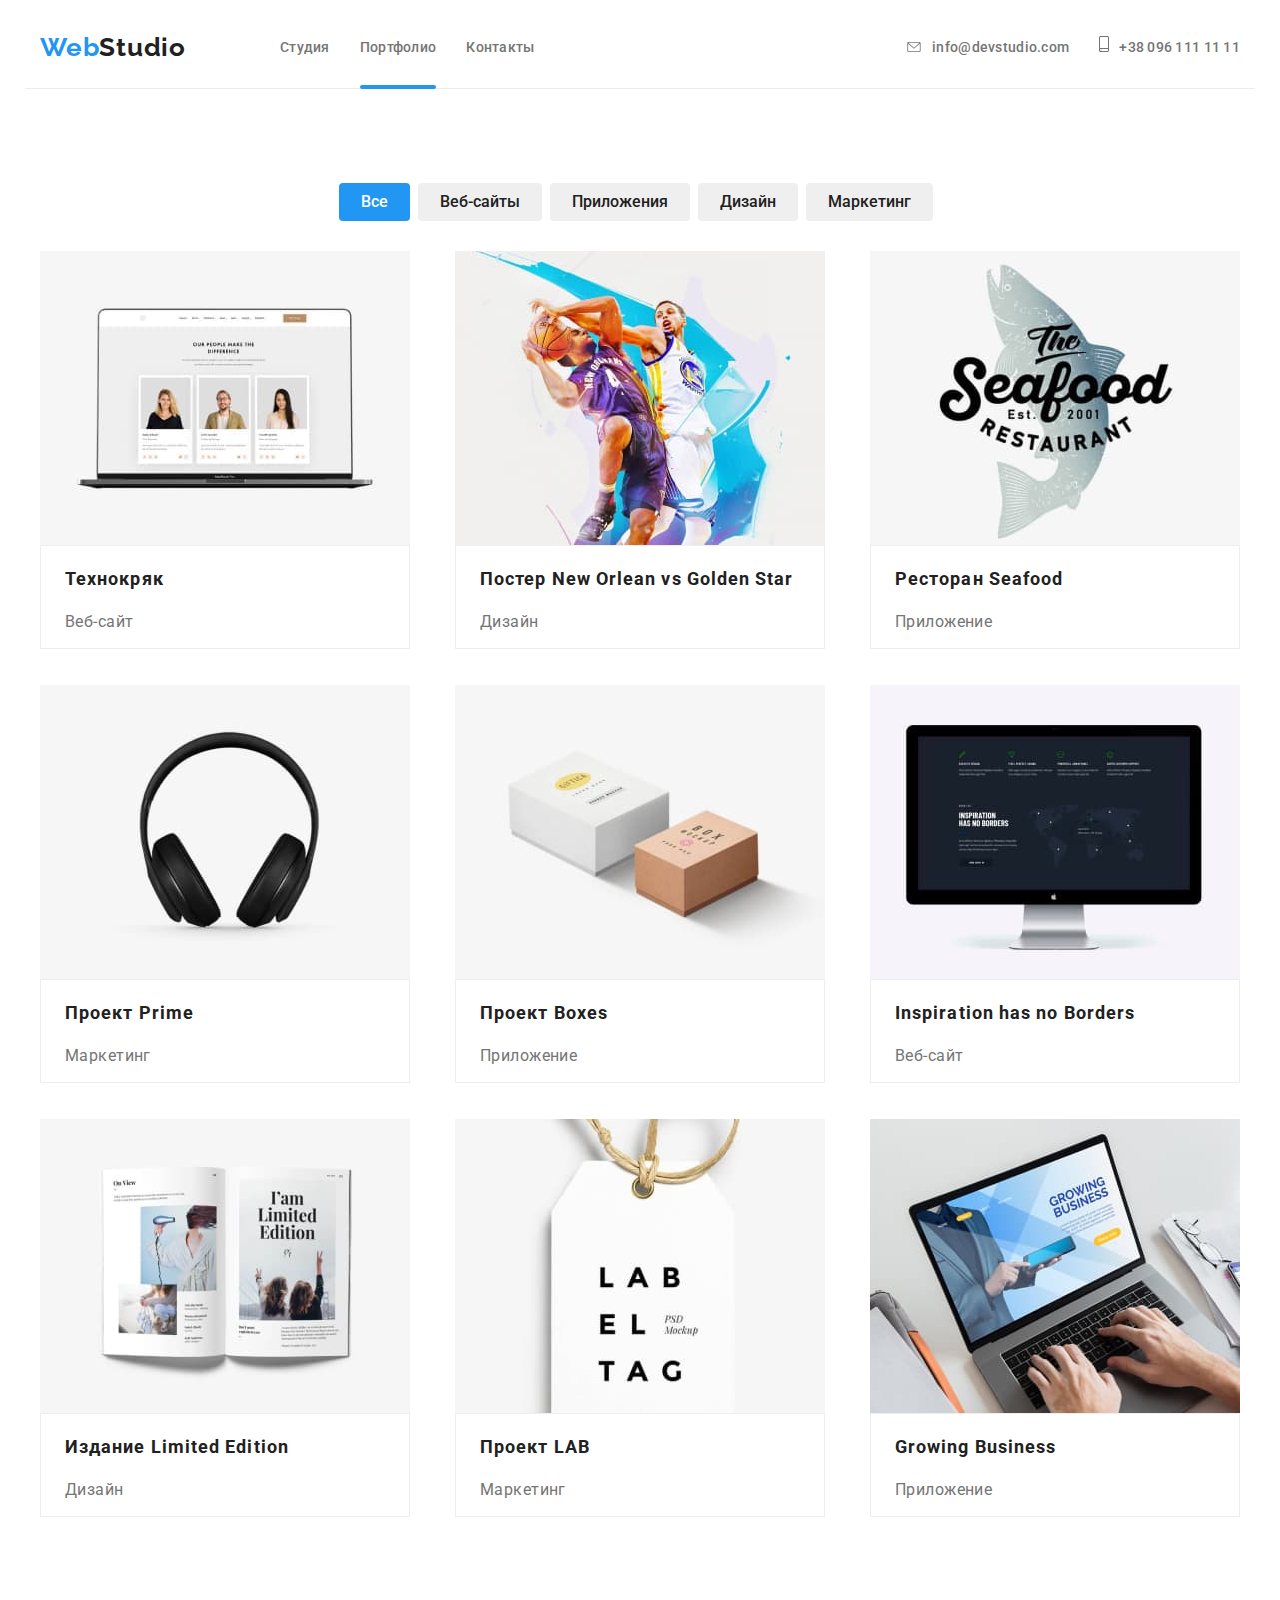
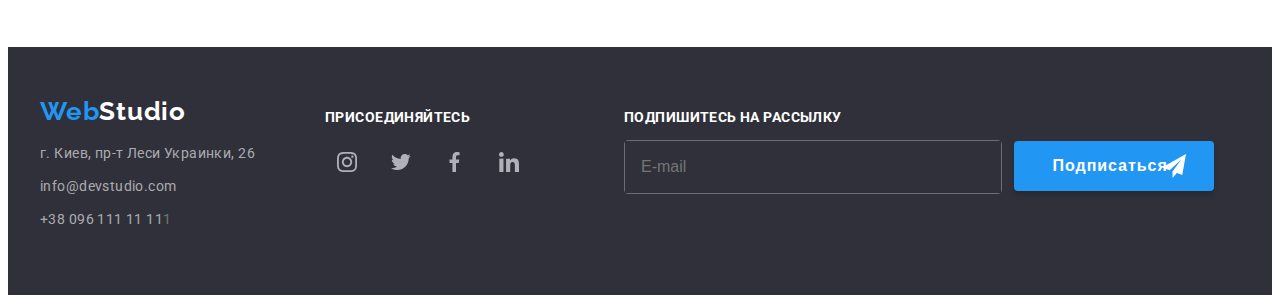
==== portfolio.html @ 4fcf1cd4 "8 дз в процесе" ====
<!DOCTYPE html>
<html lang="ru">
<head>
    <meta charset="UTF-8">
    <meta http-equiv="X-UA-Compatible" content="IE=edge">
    <meta name="viewport" content="width=device-width, initial-scale=1.0">
    <title>Портфолио</title>
    <link href="https://fonts.googleapis.com/css2?family=Raleway:wght@700&family=Roboto:wght@400;500;700&display=swap"
        rel="stylesheet">
        <link rel="stylesheet" href="https://cdnjs.cloudflare.com/ajax/libs/modern-normalize/1.1.0/modern-normalize.min.css"
            integrity="sha512-wpPYUAdjBVSE4KJnH1VR1HeZfpl1ub8YT/NKx4PuQ5NmX2tKuGu6U/JRp5y+Y8XG2tV+wKQpNHVUX03MfMFn9Q=="
            crossorigin="anonymous" referrerpolicy="no-referrer" />
    <link rel="stylesheet" href="./css/main.min.css">
</head>
<body> 
    <!--Head-->
    <header class="header">
        <div class="conteiner-main-nav">
            <nav class="navigation">
    
                <a class="logo logo--invers link" href="./index.html"><span class="accent">Web</span>Studio</a>
    
                <ul class="menu list">
    
                    <li class="menu__item"><a class="menu__link link active " href="./index.html">Студия</a></li>
    
    
                    <li class="menu__item"><a class="menu__link link active current" href="./portfolio.html">Портфолио</a></li>
    
    
                    <li class="menu__item"><a class="menu__link link" href="./index.html">Контакты</a></li>
    
    
                </ul>
            </nav>
            <ul class="menu list ">
    
                <li class="menu__item">
                    <a class="menu__link link" href="mailto:info@devstudio.com"><svg width="16" height="10"
                            class="icon-envelope">
                            <use href="./images/icons.svg#icon-envelope"></use>
                        </svg>info@devstudio.com</a>
                </li>
    
                <li class="menu__item">
                    <a class="menu__link link" href="tel:+380961111111"><svg width="10" height="16" class="icon-smartphone">
                            <use href="./images/icons.svg#icon-smartphone"></use>
                        </svg>+38 096 111 11 11</a>
                </li>
    
            </ul>
        </div>
    </header>
    <main class="conteiner"> 
    <section class="portfolio">
        <h1 class="visually-hidden">Портфолио</h1>
      
        <ul class="portfolio-buttons-list list">
            <li><button class="portfolio-button current" type="button">Все</button></li>
            <li><button class="portfolio-button" type="button">Веб-сайты</button></li>
            <li><button class="portfolio-button" type="button">Приложения</button></li>
            <li><button class="portfolio-button" type="button">Дизайн</button></li>
            <li><button class="portfolio-button" type="button">Маркетинг</button></li>
        </ul>
        
        <ul class="flex-list list">
            <li class="flex-item">
                <div class="flex-top-wrap">
                <img src="./images/portfolio/img.jpg" alt="Лап Топ" width="370" style="display: block;"/>
                <p class="flex-top-text">Ресурс предлагает комплексные предложения с разным уровнем функционала и сервисов. Все это позволит посетителю получить
                исчерпывающие сведения о компании или частном лице.</p>
                </div>
            <div class="flex-frame">
            <h2 class="flex-sub">Технокряк</h2>
            <p class="flex-desc">Веб-сайт</p></a></li>
            </div>

            <li class="flex-item">
                <div class="flex-top-wrap">
                <img src="./images/portfolio/img-2.jpg" alt="Постер Баскетбол" width="370" style="display: block;"/>
        <p class="flex-top-text">Ресурс предлагает комплексные предложения с разным уровнем функционала и сервисов. Все это
            позволит посетителю получить
            исчерпывающие сведения о компании или частном лице.</p>
        </div>
                <div class="flex-frame">
            <h2 class="flex-sub">Постер New Orlean vs Golden Star</h2>
            <p class="flex-desc">Дизайн</p></a></li>
            </div>

            <li class="flex-item">
                <div class="flex-top-wrap">
                    <img src="./images/portfolio/img-3.jpg" alt="Логотип ресторана" width="370" style="display: block;"/>
            <p class="flex-top-text">Ресурс предлагает комплексные предложения с разным уровнем функционала и сервисов. Все это
                позволит посетителю получить
                исчерпывающие сведения о компании или частном лице.</p>
            </div>
            
                <div class="flex-frame">
            <h2 class="flex-sub">Ресторан Seafood</h2>
            <p class="flex-desc">Приложение</p></a></li>
            </div>

            <li class="flex-item">
                <div class="flex-top-wrap">
                <img src="./images/portfolio/img-4.jpg" alt="Наушники" width="370" style="display: block;"/>
            <p class="flex-top-text">Ресурс предлагает комплексные предложения с разным уровнем функционала и сервисов. Все это
                позволит посетителю получить
                исчерпывающие сведения о компании или частном лице.</p>
            </div>
                <div class="flex-frame">
            <h2 class="flex-sub">Проект Prime</h2>
            <p class="flex-desc">Маркетинг</p></a></li>
            </div>

            <li class="flex-item">
                <div class="flex-top-wrap">
                <img src="./images/portfolio/img-5.jpg" alt="Коробочки" width="370" style="display: block;"/>
                <p class="flex-top-text">Ресурс предлагает комплексные предложения с разным уровнем функционала и сервисов. Все это
                    позволит посетителю получить
                    исчерпывающие сведения о компании или частном лице.</p>
                </div>
                
                <div class="flex-frame">
            <h2 class="flex-sub">Проект Boxes</h2>
            <p class="flex-desc">Приложение</p></a></li>
            </div>

            <li class="flex-item">
                <div class="flex-top-wrap">
                <img src="./images/portfolio/img-6.jpg" alt="Монитор" width="370" style="display: block;"/>
                <p class="flex-top-text">Ресурс предлагает комплексные предложения с разным уровнем функционала и сервисов. Все это
                    позволит посетителю получить
                    исчерпывающие сведения о компании или частном лице.</p>
                </div>
                
                <div class="flex-frame">
            <h2 class="flex-sub">Inspiration has no Borders</h2>
            <p class="flex-desc">Веб-сайт</p></a></li>
            </div>

            <li class="flex-item">
                <div class="flex-top-wrap">
                <img src="./images/portfolio/img-7.jpg" alt="Книга" width="370" style="display: block;"/>
                <p class="flex-top-text">Ресурс предлагает комплексные предложения с разным уровнем функционала и сервисов. Все это
                    позволит посетителю получить
                    исчерпывающие сведения о компании или частном лице.</p>
                </div>
                
                <div class="flex-frame">
            <h2 class="flex-sub">Издание Limited Edition</h2>
            <p class="flex-desc">Дизайн</p></a></li>
            </div>

            <li class="flex-item">
                <div class="flex-top-wrap">
                <img src="./images/portfolio/img-8.jpg" alt="Бирка" width="370" style="display: block;"/>
                <p class="flex-top-text">Ресурс предлагает комплексные предложения с разным уровнем функционала и сервисов. Все это
                    позволит посетителю получить
                    исчерпывающие сведения о компании или частном лице.</p>
                </div>
                <div class="flex-frame">
            <h2 class="flex-sub">Проект LAB</h2>
            <p class="flex-desc">Маркетинг</p></a></li>
            </div>

            <li class="flex-item">
                <div class="flex-top-wrap">
                <img src="./images/portfolio/img-9.jpg" alt="Призентация" width="370" style="display: block;"/>
                <p class="flex-top-text">Ресурс предлагает комплексные предложения с разным уровнем функционала и сервисов. Все это
                    позволит посетителю получить
                    исчерпывающие сведения о компании или частном лице.</p>
                </div>
                <div class="flex-frame">
            <h2 class="flex-sub">Growing Business</h2>
            <p class="flex-desc">Приложение</p></a></li>
            </div>
        </ul>
        
    </section>
    </main>
    <footer class="footer">
        <div class="conteiner-footer">
            <div class="conteiner-logo-address">
                <a class="logo logo--invers link" href="./index.html"><span class="accent">Web</span>Studio</a>
    
                <address class="address">
                    <ul class="address__list list">
                        <li class="address__item"><a class="address__link link" href="./index.html">г. Киев, пр-т Леси
                                Украинки, 26</a></li>
                        <li class="address__item"><a class="address__link link"
                                href="mailto:info@devstudio.com">info@devstudio.com</a></li>
                        <li class="address__item"><a class="address__link link" href="tel:+380961111111">+38 096 111 11
                                11</a>1</li>
                    </ul>
            </div>
            <div class="join">
    
                <h3 class="join__comein">присоединяйтесь</h3>
    
                <ul class="media">
                    <li class="media__item"><a class="media__link" href=""><svg width="20" height="20"
                                class="icon-instagram">
                                <use href="./images/icons.svg#icon-instagram"></use>
                            </svg>
                        </a></li>
                    <li class="media__item"><a class="media__link" href=""><svg width="20" height="20" class="icon-twitter">
                                <use href="./images/icons.svg#icon-twitter"></use>
                            </svg>
                        </a></li>
                    <li class="media__item"><a class="media__link" href=""><svg width="20" height="20"
                                class="icon-facebook">
                                <use href="./images/icons.svg#icon-facebook"></use>
                            </svg>
                        </a></li>
                    <li class="media__item"><a class="media__link" href=""><svg width="20" height="20"
                                class="icon-linkedin">
                                <use href="./images/icons.svg#icon-linkedin"></use>
                            </svg>
                        </a></li>
                </ul>
            </div>
    
            <div>
            
                <div class="email">
                    <h3 class="email__come">Подпишитесь на рассылку</h3>
                    <div class="box">
                        <input type="text" name="" class="box__email" placeholder="E-mail">
            
                    </div>
            
                </div>
            
            
            </div>
            <div>
                <button class="email__btn" type="button">
                    <h3 class="follow">Подписаться</h3><svg width="24" heigh="24" class="icon-icon-send">
                        <use href="./images/ico/fly.svg#icon-icon-send"></use>
                    </svg>
                </button>
            </div>

            </address>
        </div>
    </footer>

</body>
</html>
---- css/main.min.css ----
:root{--primary-text-color: #757575;--secondary-text-color: #212121;--primary-white-color: #ffffff;--accent-color: #2196f3}body{font-family:Roboto, sans-serif;font-size:14px;color:var(--primary-text-color);letter-spacing:0.03em;line-height:1.71;background-color:var(--primary-white-color)}.section{padding-top:94px;padding-bottom:94px}.link{text-decoration:none}.list{list-style:none;padding:0}.list-link{list-style:none;padding:0 32px;margin-bottom:30px;display:flex}.conteiner{width:1200px;padding-left:15px;padding-right:15px;margin:0 auto}.conteiner-main-nav{display:flex;width:1200px;padding-left:15px;padding-right:15px;padding-top:24px;padding-bottom:25px;border-bottom:1px solid #ECECEC;margin:0 auto;justify-content:space-between}.conteiner-footer{display:flex;width:1200px;padding-left:15px;padding-right:15px;margin:0 auto}.header{position:relative}.accent{color:var(--accent-color)}.menu{display:flex;margin:0px;padding-left:94px;align-items:center}.menu__item{margin-right:30px}.menu__link{position:relative;margin-bottom:100px;color:var(--primary-text-color)}.menu .menu__item:last-child{margin-right:0px}.navigation{display:flex}.active::after{content:"";display:block;position:absolute;margin-right:50px;width:100%;height:4px;left:0;bottom:0;top:46px;background:#2196F3;border-radius:2px;opacity:0;transition:opacity 250ms cubic-bezier(0.4, 0, 0.2, 1)}.menu__link:hover,.current::after{opacity:1}.menu__link::after{background-image:url(../images/fjdsl/hover.svg)}address{font-style:normal}.menu__link:hover,.menu__link:focus,.menu__link:hover,.menu__link:focus,.current{color:var(--accent-color)}.menu__link:active{color:var(--accent-color)}.menu__link{font-weight:500;line-height:1.14;letter-spacing:0.02em;color:#757575}.icon-envelope,.icon-smartphone{margin-right:10px;fill:currentColor}.logo--invers{font-family:'Raleway';font-weight:700;font-size:26px;line-height:1.19;letter-spacing:0.03em;color:var(--secondary-text-color)}.visually-hidden{position:absolute;width:1px;height:1px;margin:-1px;border:0;padding:0;clip:rect(0 0 0 0);overflow:hidden}.hero{background-color:#2F303A;text-align:center;margin:0 auto;min-width:1600px;background-image:linear-gradient(to right, rgba(47,48,58,0.4), rgba(47,48,58,0.4)),url(../images/studio/Img-8.jpg);background-repeat:no-repeat;background-position:center;background-size:cover}.hero-title{text-align:center;margin:0 auto;font-weight:900;font-size:44px;line-height:1.36;padding-top:200px;padding-bottom:34px;width:696px;letter-spacing:0.06em;text-transform:uppercase;color:var(--primary-white-color)}.work-list .work-item:last-child{margin-right:0px}.work-item::before{content:"";display:block;width:270px;height:120px;padding-top:25px;padding-bottom:25px;padding-right:102px;padding-left:102px;background:#F5F4FA;border-radius:4px;background-position:center;background-repeat:no-repeat;margin-right:30px}.icon-antenna::before{background-image:url(../images/studio/antenna-1.png)}.icon-clock::before{background-image:url(../images/studio/clock-2.png)}.icon-diagram::before{background-image:url(../images/studio/diagram-3.png)}.icon-astronaut::before{background-image:url(../images/studio/astronaut-4.png)}.work-list{display:flex;padding-right:40px;width:1170px;padding:0px}.work-subtitle{font-size:14px;line-height:1.14;text-transform:uppercase;color:var(--secondary-text-color)}.work-sub{font-size:18px;line-height:2.0;letter-spacing:0.06em;color:var(--secondary-text-color)}.work-desc{font-size:16px;line-height:1.18;color:var(--primary-text-color)}.work-deskription{width:270px;font-size:14px;color:var(--primary-text-color)}.button{display:inline-block;font-family:inherit;font-weight:700;font-size:16px;line-height:1.87;letter-spacing:0.06em;color:var(--primary-white-color);background-color:var(--accent-color);border:none;padding:10px 32px;border-radius:4px;min-width:130px;text-align:center;cursor:pointer}.btn{padding-bottom:200px}.email__btn{display:flex;align-items:center;justify-content:center;padding-left:16px;margin-top:45px;margin-left:12px;width:200px;height:50px;background:#2196F3;box-shadow:0px 4px 4px rgba(0,0,0,0.15);border-radius:4px;border:none}.btn-submit{margin-left:125px;margin-right:123px;position:absolute;width:200px;height:50px;background:#188CE8;box-shadow:0px 4px 4px rgba(0,0,0,0.15);border-radius:4px;border:none}.btn-click{width:89px;height:30px;display:flex;text-align:center;justify-content:center;align-items:center;margin:0 auto;letter-spacing:0.06em;color:#FFFFFF}.portfolio{padding-top:94px;padding-bottom:94px}.portfolio-button.current{background-color:var(--accent-color);color:var(--primary-white-color)}.portfolio-button:hover,.portfolio-button:focus{color:var(--primary-white-color);background-color:var(--accent-color)}.portfolio-buttons-list{display:flex;flex-wrap:wrap;justify-content:center;padding:0;margin:0px;padding-bottom:30px}.portfolio-buttons-list:last-child{margin-right:0px}.portfolio-button{font-family:inherit;font-weight:500;font-size:16px;line-height:1.62;margin-right:8px;padding-top:6px;padding-bottom:6px;padding-right:22px;padding-left:22px;text-align:center;color:var(--secondary-text-color);border:none;border-radius:4px;cursor:pointer}.portfolio-button:hover{box-shadow:0px 3px 1px rgba(0,0,0,0.1),0px 1px 2px rgba(0,0,0,0.08),0px 2px 2px rgba(0,0,0,0.12);transition:transform 250ms cubic-bezier(0.4, 0, 0.2, 1)}.about{margin-top:0px;margin-bottom:0px;padding-bottom:94px}.about-list{display:flex;padding:0px;margin:0px}.about-item{position:relative;margin-right:30px;width:370px;height:294px}.about-item:last-child{margin:0}.item-desk{position:absolute;bottom:0;width:370px;height:70px;background:rgba(47,48,58,0.8)}.item-sub{text-align:center;text-decoration:uppercase;font-weight:700;font-size:14px;line-height:1.14;margin:0;width:205px;height:16px;margin-top:27px;margin-bottom:27px;margin-right:85px;margin-left:86px;color:#FFFFFF}.section-title{font-weight:700;font-size:36px;line-height:1.16;margin:0px;padding-bottom:50px;padding-top:94px;text-align:center;color:var(--secondary-text-color)}.section-about-title{font-weight:700;font-size:36px;line-height:1.16;text-align:center;color:var(--secondary-text-color);margin-top:0px;margin-bottom:0px;padding-bottom:50px}.team{background-color:#F5F4FA}.team-section{background:#F5F4FA;padding-bottom:94px}.team-list{display:flex;width:270px;padding:0px;margin:0px;text-align:center}.team-item{margin-right:30px;background-color:#fff}.team-list .team-item:last-child{margin-right:0px;margin-left:0px}.team-top-title{font-weight:500;font-size:16px;line-height:1.88;color:var(--secondary-text-color)}.team-desc{font-size:16px;line-height:1.18;color:var(--primary-text-color)}.link-item{display:inline-block;box-sizing:border-box;display:flex;width:170px;height:92px;border:1px solid #AFB1B8;border-radius:4px;margin-right:30px;justify-content:center;align-items:center}.link-item:hover{border:1px solid #2196F3}.link-item:last-child{margin-right:0px}.company-link{list-style:none;padding:0 32px;margin-bottom:30px;display:flex;margin:0px;padding:0px;padding-bottom:94px}.link-icon{width:106px;height:60px;display:flex;fill:#AFB1B8;justify-content:center}.link-icon:hover{fill:var(--accent-color)}.item-social:not(:last-child){margin-right:10px}.link-social{display:flex;align-items:center;justify-content:center;width:44px;height:44px;color:#AFB1B8}.link-social:hover{background-color:var(--accent-color);border-radius:50%;color:var(--primary-white-color)}.footer{background-color:#2F303A;padding-top:49px;padding-bottom:49px}.footer .logo,.aaddress__link{color:var(--primary-white-color)}.address__list{padding:0px}.address__item{padding-bottom:9px}.address__list .address__item:last-child{padding-bottom:0px}.address__link{color:rgba(255,255,255,0.6)}.join{margin-left:70px}.join__comein{font-family:'Roboto';font-style:normal;font-weight:700;font-size:14px;line-height:1.14;text-transform:uppercase;color:#FFFFFF}.media{list-style:none;margin-bottom:30px;display:flex;padding:0}.media__item:not(:last-child){margin-right:10px}.media__link{display:flex;align-items:center;justify-content:center;width:44px;height:44px;color:#AFB1B8}.media__link:hover{background-color:var(--accent-color);border-radius:50%;color:var(--primary-white-color)}.email__come{font-family:'Roboto';font-style:normal;font-weight:700;font-size:14px;line-height:1.14;text-transform:uppercase;color:#FFFFFF;margin-left:93px}.follow{width:109px;height:30px;font-weight:700;font-size:16px;line-height:30px;letter-spacing:0.06em;color:#FFFFFF}.box{margin-left:93px;border-radius:4px;border:1px solid rgba(255,255,255,0.3)}.box__email{padding-left:16px;font-weight:400;font-size:16px;line-height:20px;width:358px;height:50px;background:#2F303A;color:rgba(255,255,255,0.6);border:none}.icon-icon-send{width:24px;height:24px}.icon-instagram,.icon-twitter,.icon-facebook,.icon-linkedin{fill:currentColor}.flex-list{display:flex;flex-wrap:wrap;justify-content:space-between;padding:0px;margin:0px}.flex-frame{padding:0px;margin:0px;border:1px solid #EEEEEE}.flex-sub{font-size:18px;line-height:2.0;letter-spacing:0.06em;padding-left:24px;color:var(--secondary-text-color)}.flex-desc{font-size:16px;line-height:1.18;padding-left:24px;color:var(--primary-text-color)}.flex-item{display:inline-block;flex-wrap:wrap;width:370px;height:404px;margin-bottom:30px}.flex-item:hover{box-shadow:0px 1px 1px rgba(0,0,0,0.12),0px 4px 4px rgba(0,0,0,0.06),1px 4px 6px rgba(0,0,0,0.16);transition:transform 250ms cubic-bezier(0.4, 0, 0.2, 1)}.flex-item:nth-child(3n){margin-right:0px}.flex-item:hover .flex-top-text{transform:translateY(0)}.flex-top-wrap{position:relative;overflow:hidden}.flex-top-text{position:absolute;width:100%;font-size:18px;top:0;color:#fff;line-height:1.5;padding-top:63px;padding-right:44px;padding-bottom:63px;padding-left:44px;background:rgba(33,150,243,0.9);height:100%;margin:0;transform:translateY(100%);transition:transform 250ms cubic-bezier(0.4, 0, 0.2, 1)}.bascdrop{position:fixed;top:0px;left:0px;width:100%;height:100%;background-color:rgba(35,34,32,0.445)}.bascdrop.is-hidden{opacity:0;pointer-events:none;transition:opacity 250ms cubic-bezier(0.4, 0, 0.2, 1)}.modal{position:fixed;top:50%;left:50%;transform:translate(-50%, -50%);min-width:528px;height:581px;width:528px;padding:40px;background-color:#fff;opacity:1}.modal-title{margin-top:0;margin-bottom:12px;font-family:'Roboto';font-weight:700;font-size:20px;line-height:23px;text-align:center;color:#212121}.modal-icon{position:absolute;width:18px;height:18px;left:12px;top:50%;transform:translateY(-50%)}.modal-input{width:100%;height:40px;border:1px solid rgba(33,33,33,0.2);border-radius:4px;padding-left:42px;outline:none}.modal-input:focus{border:1px solid #2196F3}.modal-input:focus+.modal-icon{fill:#2196f3}.modal-label{color:#757575;font-size:12px}.modal-field{margin-top:10px;width:448px;height:142px}.modal-text{width:448px;height:120px;border:1px solid rgba(33,33,33,0.2);border-radius:4px;resize:none;padding-left:16px;padding-right:16px;padding-top:12px;padding-bottom:12px;outline:none}.modal-text:focus{border:1px solid #2196F3}.check-text{display:flex;align-items:center}.check-text::before{content:"";width:16px;height:15px;border:2px solid #303030;border-radius:3px;margin-right:7px}.modal-check:checked+.check-text::before{background-color:#2196F3;border:none;background-image:url(../images/ico/slack.svg);background-position:center;background-repeat:no-repeat}.span{margin-left:6px;color:#2196F3}.icon{position:absolute;top:111px;left:56px;bottom:462px;display:inline-block;width:12px;height:12px}.icon-phone{position:absolute;left:56px;top:179px;bottom:394px;width:13px;height:13px}.icon-email{position:absolute;width:15px;height:12px;top:247px;bottom:326px;left:54px}.icon-btn{position:absolute;top:17px;right:17px;width:30px;height:30px;border-radius:50%;border:1px solid rgba(0,0,0,0.1);background-color:transparent;display:flex;justify-content:center;align-items:center}.icon-btn:hover{fill:#2196F3;cursor:pointer}.icon-vector{width:11px;height:11px}.modal-check{width:400px;height:24px;font-family:'Roboto';font-weight:400;font-size:14px;line-height:24px;color:#757575}.modal-policy{margin-top:20px;margin-bottom:20px}.modal-field-wrap{position:relative}
/*# sourceMappingURL=main.min.css.map */
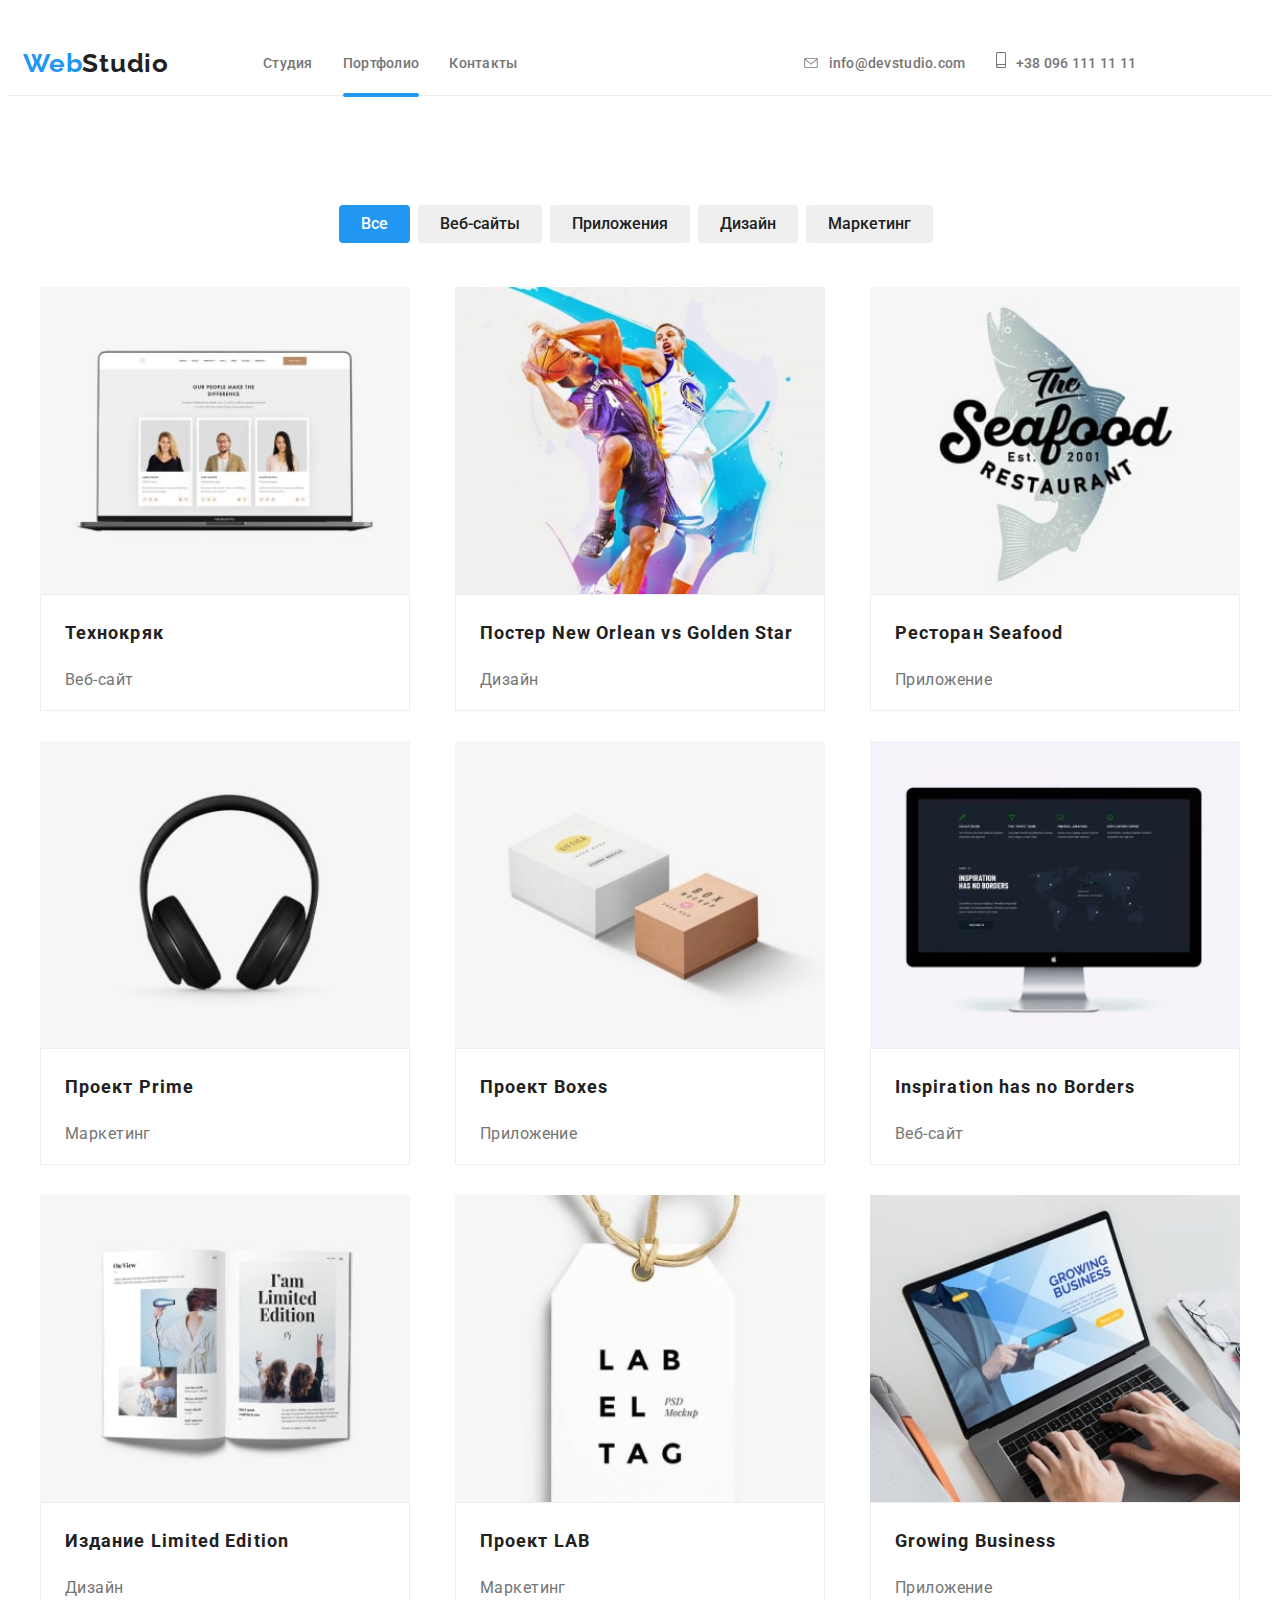
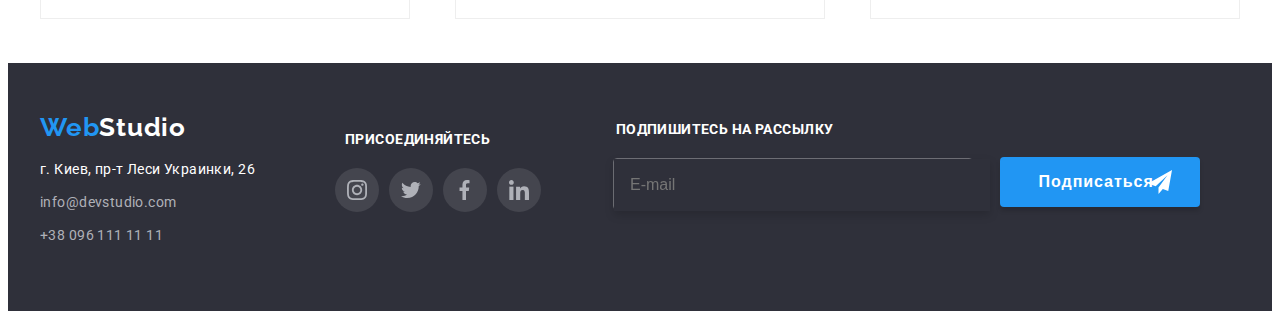
==== commit c23309d9: "1" ====
--- a/portfolio.html
+++ b/portfolio.html
@@ -29,26 +29,70 @@
     
     
                     <li class="menu__item"><a class="menu__link link" href="./index.html">Контакты</a></li>
-    
-    
                 </ul>
+    
+    
+                <button type="button" class="menu-button " aria-controls="menu-conteiner" data-menu-button>
+                    <svg width="40" height="40" aria-label="переключатель мобильного меню">
+                        <use class="icon-cross" href="./images/icons.svg#icon-cross"></use>
+                        <use class="icon-menu" href="./images/icons.svg#icon-menu"></use>
+                    </svg></button>
+    
+                <div class="menu-conteiner is-open" id="menu-conteiner" data-menu>
+                    <div class="navigation">
+                        <ul class="navi list">
+                            <li class="navi__link current">Студия</li>
+                            <li class="navi__link">Портфолио</li>
+                            <li class="navi__link">Контакты</li>
+                        </ul>
+                    </div>
+                    <div class="contact">
+                        <ul class="cont list">
+                            <li class="cont__item"><a class="cont-tel__link link" href="tel:+380961111111">+38 096 111 11
+                                    11</a></li>
+                            <li class="cont__item"><a class="cont-mail__link link"
+                                    href="mailto:info@devstudio.com">info@devstudio.com</a></li>
+                        </ul>
+                    </div>
+                    <div class="social">
+                        <ul class="social-list list">
+                            <li class="social-ico">Instagram</li>
+                            <li class="social-ico">Twitter</li>
+                            <li class="social-ico">Facebook</li>
+                            <li class="social-ico">LinkedIn</li>
+                        </ul>
+                    </div>
+    
+    
+    
+                </div>
+    
+    
+    
+                <div class="contacts">
+                    <ul class="contacts-menu list ">
+    
+                        <li class="menu__item">
+                            <a class="menu__link link" href="mailto:info@devstudio.com"><svg width="16" height="10"
+                                    class="icon-envelope">
+                                    <use href="./images/icons.svg#icon-envelope"></use>
+                                </svg>info@devstudio.com</a>
+                        </li>
+    
+                        <li class="menu__item">
+                            <a class="menu__link link" href="tel:+380961111111"><svg width="10" height="16"
+                                    class="icon-smartphone">
+                                    <use href="./images/icons.svg#icon-smartphone"></use>
+                                </svg>+38 096 111 11 11</a>
+                        </li>
+    
+                    </ul>
+                </div>
+    
+                <script src="./js/menu.js"></script>
+    
             </nav>
-            <ul class="menu list ">
-    
-                <li class="menu__item">
-                    <a class="menu__link link" href="mailto:info@devstudio.com"><svg width="16" height="10"
-                            class="icon-envelope">
-                            <use href="./images/icons.svg#icon-envelope"></use>
-                        </svg>info@devstudio.com</a>
-                </li>
-    
-                <li class="menu__item">
-                    <a class="menu__link link" href="tel:+380961111111"><svg width="10" height="16" class="icon-smartphone">
-                            <use href="./images/icons.svg#icon-smartphone"></use>
-                        </svg>+38 096 111 11 11</a>
-                </li>
-    
-            </ul>
+    
         </div>
     </header>
     <main class="conteiner"> 
@@ -66,7 +110,16 @@
         <ul class="flex-list list">
             <li class="flex-item">
                 <div class="flex-top-wrap">
-                <img src="./images/portfolio/img.jpg" alt="Лап Топ" width="370" style="display: block;"/>
+
+                <img class="img" src="./img/projects/project1-354.jpg" alt="Лап Топ" style="display: block;" 
+                srcset="./img/projects/project1-354.jpg  354w,
+                                ./img/projects/project1-354@2x.jpg  708w,
+                                 ./img/projects/project1-370.jpg  370w,
+                                ./img/projects/project1-370@2x.jpg  740w,
+                                ./img/projects/project1-450.jpg  450w,
+                                ./img/projects/project1-450@2x.jpg  900w"
+                                sizes="(min-width:1200px) 354px, (min-width:768px) 370px, (min-width:480px) 450px"/>
+
                 <p class="flex-top-text">Ресурс предлагает комплексные предложения с разным уровнем функционала и сервисов. Все это позволит посетителю получить
                 исчерпывающие сведения о компании или частном лице.</p>
                 </div>
@@ -77,7 +130,14 @@
 
             <li class="flex-item">
                 <div class="flex-top-wrap">
-                <img src="./images/portfolio/img-2.jpg" alt="Постер Баскетбол" width="370" style="display: block;"/>
+                <img class="img" src="./img/projects/project2-354.jpg" alt="Постер Баскетбол" style="display: block;"
+                srcset="./img/projects/project2-354.jpg  354w,
+                                ./img/projects/project2-354@2x.jpg  708w,
+                                 ./img/projects/project2-370.jpg  370w,
+                                ./img/projects/project2-370@2x.jpg  740w,
+                                ./img/projects/project2-450.jpg  450w,
+                                ./img/projects/project2-450@2x.jpg  900w"
+                                sizes="(min-width:1200px) 354px, (min-width:768px) 370px, (min-width:480px) 450px"/>
         <p class="flex-top-text">Ресурс предлагает комплексные предложения с разным уровнем функционала и сервисов. Все это
             позволит посетителю получить
             исчерпывающие сведения о компании или частном лице.</p>
@@ -89,7 +149,14 @@
 
             <li class="flex-item">
                 <div class="flex-top-wrap">
-                    <img src="./images/portfolio/img-3.jpg" alt="Логотип ресторана" width="370" style="display: block;"/>
+                    <img class="img" src="./img/projects/project3-354.jpg" alt="Логотип ресторана" style="display: block;"
+                    srcset="./img/projects/project3-354.jpg  354w,
+                                ./img/projects/project3-354@2x.jpg  708w,
+                                 ./img/projects/project3-370.jpg  370w,
+                                ./img/projects/project3-370@2x.jpg  740w,
+                                ./img/projects/project3-450.jpg  450w,
+                                ./img/projects/project3-450@2x.jpg  900w"
+                                sizes="(min-width:1200px) 354px, (min-width:768px) 370px, (min-width:480px) 450px"/>
             <p class="flex-top-text">Ресурс предлагает комплексные предложения с разным уровнем функционала и сервисов. Все это
                 позволит посетителю получить
                 исчерпывающие сведения о компании или частном лице.</p>
@@ -102,7 +169,14 @@
 
             <li class="flex-item">
                 <div class="flex-top-wrap">
-                <img src="./images/portfolio/img-4.jpg" alt="Наушники" width="370" style="display: block;"/>
+                <img class="img" src="./img/projects/project4-354.jpg" alt="Наушники" style="display: block;"
+                srcset="./img/projects/project4-354.jpg  354w,
+                                ./img/projects/project4-354@2x.jpg  708w,
+                                 ./img/projects/project4-370.jpg  370w,
+                                ./img/projects/project4-370@2x.jpg  740w,
+                                ./img/projects/project4-450.jpg  450w,
+                                ./img/projects/project4-450@2x.jpg  900w"
+                                sizes="(min-width:1200px) 354px, (min-width:768px) 370px, (min-width:480px) 450px"/>
             <p class="flex-top-text">Ресурс предлагает комплексные предложения с разным уровнем функционала и сервисов. Все это
                 позволит посетителю получить
                 исчерпывающие сведения о компании или частном лице.</p>
@@ -114,7 +188,14 @@
 
             <li class="flex-item">
                 <div class="flex-top-wrap">
-                <img src="./images/portfolio/img-5.jpg" alt="Коробочки" width="370" style="display: block;"/>
+                <img class="img" src="./img/projects/project5-354.jpg" alt="Коробочки" style="display: block;"
+                srcset="./img/projects/project5-354.jpg  354w,
+                                ./img/projects/project5-354@2x.jpg  708w,
+                                 ./img/projects/project5-370.jpg  370w,
+                                ./img/projects/project5-370@2x.jpg  740w,
+                                ./img/projects/project5-450.jpg  450w,
+                                ./img/projects/project5-450@2x.jpg  900w"
+                                sizes="(min-width:1200px) 354px, (min-width:768px) 370px, (min-width:480px) 450px"/>
                 <p class="flex-top-text">Ресурс предлагает комплексные предложения с разным уровнем функционала и сервисов. Все это
                     позволит посетителю получить
                     исчерпывающие сведения о компании или частном лице.</p>
@@ -127,7 +208,14 @@
 
             <li class="flex-item">
                 <div class="flex-top-wrap">
-                <img src="./images/portfolio/img-6.jpg" alt="Монитор" width="370" style="display: block;"/>
+                <img class="img" src="./img/projects/project6-354.jpg" alt="Монитор" style="display: block;"
+                srcset="./img/projects/project6-354.jpg  354w,
+                                ./img/projects/project6-354@2x.jpg  708w,
+                                 ./img/projects/project6-370.jpg  370w,
+                                ./img/projects/project6-370@2x.jpg  740w,
+                                ./img/projects/project6-450.jpg  450w,
+                                ./img/projects/project6-450@2x.jpg  900w"
+                                sizes="(min-width:1200px) 354px, (min-width:768px) 370px, (min-width:480px) 450px"/>
                 <p class="flex-top-text">Ресурс предлагает комплексные предложения с разным уровнем функционала и сервисов. Все это
                     позволит посетителю получить
                     исчерпывающие сведения о компании или частном лице.</p>
@@ -140,7 +228,14 @@
 
             <li class="flex-item">
                 <div class="flex-top-wrap">
-                <img src="./images/portfolio/img-7.jpg" alt="Книга" width="370" style="display: block;"/>
+                <img class="img" src="./img/projects/project7-354.jpg" alt="Книга" style="display: block;"
+                srcset="./img/projects/project7-354.jpg  354w,
+                                ./img/projects/project7-354@2x.jpg  708w,
+                                 ./img/projects/project7-370.jpg  370w,
+                                ./img/projects/project7-370@2x.jpg  740w,
+                                ./img/projects/project7-450.jpg  450w,
+                                ./img/projects/project7-450@2x.jpg  900w"
+                                sizes="(min-width:1200px) 354px, (min-width:768px) 370px, (min-width:480px) 450px"/>
                 <p class="flex-top-text">Ресурс предлагает комплексные предложения с разным уровнем функционала и сервисов. Все это
                     позволит посетителю получить
                     исчерпывающие сведения о компании или частном лице.</p>
@@ -153,7 +248,14 @@
 
             <li class="flex-item">
                 <div class="flex-top-wrap">
-                <img src="./images/portfolio/img-8.jpg" alt="Бирка" width="370" style="display: block;"/>
+                <img class="img" src="./img/projects/project8-354.jpg" alt="Бирка" style="display: block;"
+                srcset="./img/projects/project8-354.jpg  354w,
+                                ./img/projects/project8-354@2x.jpg  708w,
+                                 ./img/projects/project8-370.jpg  370w,
+                                ./img/projects/project8-370@2x.jpg  740w,
+                                ./img/projects/project8-450.jpg  450w,
+                                ./img/projects/project8-450@2x.jpg  900w"
+                                sizes="(min-width:1200px) 354px, (min-width:768px) 370px, (min-width:480px) 450px"/>
                 <p class="flex-top-text">Ресурс предлагает комплексные предложения с разным уровнем функционала и сервисов. Все это
                     позволит посетителю получить
                     исчерпывающие сведения о компании или частном лице.</p>
@@ -165,7 +267,14 @@
 
             <li class="flex-item">
                 <div class="flex-top-wrap">
-                <img src="./images/portfolio/img-9.jpg" alt="Призентация" width="370" style="display: block;"/>
+                <img class="img" src="./img/projects/project9-354.jpg" alt="Призентация" style="display: block;"
+                srcset="./img/projects/project9-354.jpg  354w,
+                                ./img/projects/project9-354@2x.jpg  708w,
+                                 ./img/projects/project9-370.jpg  370w,
+                                ./img/projects/project9-370@2x.jpg  740w,
+                                ./img/projects/project9-450.jpg  450w,
+                                ./img/projects/project9-450@2x.jpg  900w"
+                                sizes="(min-width:1200px) 354px, (min-width:768px) 370px, (min-width:480px) 450px"/>
                 <p class="flex-top-text">Ресурс предлагает комплексные предложения с разным уровнем функционала и сервисов. Все это
                     позволит посетителю получить
                     исчерпывающие сведения о компании или частном лице.</p>
@@ -180,17 +289,18 @@
     </main>
     <footer class="footer">
         <div class="conteiner-footer">
+            <div class="flex-wraper">
             <div class="conteiner-logo-address">
                 <a class="logo logo--invers link" href="./index.html"><span class="accent">Web</span>Studio</a>
     
                 <address class="address">
                     <ul class="address__list list">
-                        <li class="address__item"><a class="address__link link" href="./index.html">г. Киев, пр-т Леси
+                        <li class="address__item"><a class="address__offise__link link" href="./index.html">г. Киев, пр-т Леси
                                 Украинки, 26</a></li>
                         <li class="address__item"><a class="address__link link"
                                 href="mailto:info@devstudio.com">info@devstudio.com</a></li>
                         <li class="address__item"><a class="address__link link" href="tel:+380961111111">+38 096 111 11
-                                11</a>1</li>
+                                11</a></li>
                     </ul>
             </div>
             <div class="join">
@@ -219,7 +329,7 @@
                         </a></li>
                 </ul>
             </div>
-    
+    </div>
             <div>
             
                 <div class="email">
--- a/css/main.min.css
+++ b/css/main.min.css
@@ -1,2 +1,2 @@
-:root{--primary-text-color: #757575;--secondary-text-color: #212121;--primary-white-color: #ffffff;--accent-color: #2196f3}body{font-family:Roboto, sans-serif;font-size:14px;color:var(--primary-text-color);letter-spacing:0.03em;line-height:1.71;background-color:var(--primary-white-color)}.section{padding-top:94px;padding-bottom:94px}.link{text-decoration:none}.list{list-style:none;padding:0}.list-link{list-style:none;padding:0 32px;margin-bottom:30px;display:flex}.conteiner{width:1200px;padding-left:15px;padding-right:15px;margin:0 auto}.conteiner-main-nav{display:flex;width:1200px;padding-left:15px;padding-right:15px;padding-top:24px;padding-bottom:25px;border-bottom:1px solid #ECECEC;margin:0 auto;justify-content:space-between}.conteiner-footer{display:flex;width:1200px;padding-left:15px;padding-right:15px;margin:0 auto}.header{position:relative}.accent{color:var(--accent-color)}.menu{display:flex;margin:0px;padding-left:94px;align-items:center}.menu__item{margin-right:30px}.menu__link{position:relative;margin-bottom:100px;color:var(--primary-text-color)}.menu .menu__item:last-child{margin-right:0px}.navigation{display:flex}.active::after{content:"";display:block;position:absolute;margin-right:50px;width:100%;height:4px;left:0;bottom:0;top:46px;background:#2196F3;border-radius:2px;opacity:0;transition:opacity 250ms cubic-bezier(0.4, 0, 0.2, 1)}.menu__link:hover,.current::after{opacity:1}.menu__link::after{background-image:url(../images/fjdsl/hover.svg)}address{font-style:normal}.menu__link:hover,.menu__link:focus,.menu__link:hover,.menu__link:focus,.current{color:var(--accent-color)}.menu__link:active{color:var(--accent-color)}.menu__link{font-weight:500;line-height:1.14;letter-spacing:0.02em;color:#757575}.icon-envelope,.icon-smartphone{margin-right:10px;fill:currentColor}.logo--invers{font-family:'Raleway';font-weight:700;font-size:26px;line-height:1.19;letter-spacing:0.03em;color:var(--secondary-text-color)}.visually-hidden{position:absolute;width:1px;height:1px;margin:-1px;border:0;padding:0;clip:rect(0 0 0 0);overflow:hidden}.hero{background-color:#2F303A;text-align:center;margin:0 auto;min-width:1600px;background-image:linear-gradient(to right, rgba(47,48,58,0.4), rgba(47,48,58,0.4)),url(../images/studio/Img-8.jpg);background-repeat:no-repeat;background-position:center;background-size:cover}.hero-title{text-align:center;margin:0 auto;font-weight:900;font-size:44px;line-height:1.36;padding-top:200px;padding-bottom:34px;width:696px;letter-spacing:0.06em;text-transform:uppercase;color:var(--primary-white-color)}.work-list .work-item:last-child{margin-right:0px}.work-item::before{content:"";display:block;width:270px;height:120px;padding-top:25px;padding-bottom:25px;padding-right:102px;padding-left:102px;background:#F5F4FA;border-radius:4px;background-position:center;background-repeat:no-repeat;margin-right:30px}.icon-antenna::before{background-image:url(../images/studio/antenna-1.png)}.icon-clock::before{background-image:url(../images/studio/clock-2.png)}.icon-diagram::before{background-image:url(../images/studio/diagram-3.png)}.icon-astronaut::before{background-image:url(../images/studio/astronaut-4.png)}.work-list{display:flex;padding-right:40px;width:1170px;padding:0px}.work-subtitle{font-size:14px;line-height:1.14;text-transform:uppercase;color:var(--secondary-text-color)}.work-sub{font-size:18px;line-height:2.0;letter-spacing:0.06em;color:var(--secondary-text-color)}.work-desc{font-size:16px;line-height:1.18;color:var(--primary-text-color)}.work-deskription{width:270px;font-size:14px;color:var(--primary-text-color)}.button{display:inline-block;font-family:inherit;font-weight:700;font-size:16px;line-height:1.87;letter-spacing:0.06em;color:var(--primary-white-color);background-color:var(--accent-color);border:none;padding:10px 32px;border-radius:4px;min-width:130px;text-align:center;cursor:pointer}.btn{padding-bottom:200px}.email__btn{display:flex;align-items:center;justify-content:center;padding-left:16px;margin-top:45px;margin-left:12px;width:200px;height:50px;background:#2196F3;box-shadow:0px 4px 4px rgba(0,0,0,0.15);border-radius:4px;border:none}.btn-submit{margin-left:125px;margin-right:123px;position:absolute;width:200px;height:50px;background:#188CE8;box-shadow:0px 4px 4px rgba(0,0,0,0.15);border-radius:4px;border:none}.btn-click{width:89px;height:30px;display:flex;text-align:center;justify-content:center;align-items:center;margin:0 auto;letter-spacing:0.06em;color:#FFFFFF}.portfolio{padding-top:94px;padding-bottom:94px}.portfolio-button.current{background-color:var(--accent-color);color:var(--primary-white-color)}.portfolio-button:hover,.portfolio-button:focus{color:var(--primary-white-color);background-color:var(--accent-color)}.portfolio-buttons-list{display:flex;flex-wrap:wrap;justify-content:center;padding:0;margin:0px;padding-bottom:30px}.portfolio-buttons-list:last-child{margin-right:0px}.portfolio-button{font-family:inherit;font-weight:500;font-size:16px;line-height:1.62;margin-right:8px;padding-top:6px;padding-bottom:6px;padding-right:22px;padding-left:22px;text-align:center;color:var(--secondary-text-color);border:none;border-radius:4px;cursor:pointer}.portfolio-button:hover{box-shadow:0px 3px 1px rgba(0,0,0,0.1),0px 1px 2px rgba(0,0,0,0.08),0px 2px 2px rgba(0,0,0,0.12);transition:transform 250ms cubic-bezier(0.4, 0, 0.2, 1)}.about{margin-top:0px;margin-bottom:0px;padding-bottom:94px}.about-list{display:flex;padding:0px;margin:0px}.about-item{position:relative;margin-right:30px;width:370px;height:294px}.about-item:last-child{margin:0}.item-desk{position:absolute;bottom:0;width:370px;height:70px;background:rgba(47,48,58,0.8)}.item-sub{text-align:center;text-decoration:uppercase;font-weight:700;font-size:14px;line-height:1.14;margin:0;width:205px;height:16px;margin-top:27px;margin-bottom:27px;margin-right:85px;margin-left:86px;color:#FFFFFF}.section-title{font-weight:700;font-size:36px;line-height:1.16;margin:0px;padding-bottom:50px;padding-top:94px;text-align:center;color:var(--secondary-text-color)}.section-about-title{font-weight:700;font-size:36px;line-height:1.16;text-align:center;color:var(--secondary-text-color);margin-top:0px;margin-bottom:0px;padding-bottom:50px}.team{background-color:#F5F4FA}.team-section{background:#F5F4FA;padding-bottom:94px}.team-list{display:flex;width:270px;padding:0px;margin:0px;text-align:center}.team-item{margin-right:30px;background-color:#fff}.team-list .team-item:last-child{margin-right:0px;margin-left:0px}.team-top-title{font-weight:500;font-size:16px;line-height:1.88;color:var(--secondary-text-color)}.team-desc{font-size:16px;line-height:1.18;color:var(--primary-text-color)}.link-item{display:inline-block;box-sizing:border-box;display:flex;width:170px;height:92px;border:1px solid #AFB1B8;border-radius:4px;margin-right:30px;justify-content:center;align-items:center}.link-item:hover{border:1px solid #2196F3}.link-item:last-child{margin-right:0px}.company-link{list-style:none;padding:0 32px;margin-bottom:30px;display:flex;margin:0px;padding:0px;padding-bottom:94px}.link-icon{width:106px;height:60px;display:flex;fill:#AFB1B8;justify-content:center}.link-icon:hover{fill:var(--accent-color)}.item-social:not(:last-child){margin-right:10px}.link-social{display:flex;align-items:center;justify-content:center;width:44px;height:44px;color:#AFB1B8}.link-social:hover{background-color:var(--accent-color);border-radius:50%;color:var(--primary-white-color)}.footer{background-color:#2F303A;padding-top:49px;padding-bottom:49px}.footer .logo,.aaddress__link{color:var(--primary-white-color)}.address__list{padding:0px}.address__item{padding-bottom:9px}.address__list .address__item:last-child{padding-bottom:0px}.address__link{color:rgba(255,255,255,0.6)}.join{margin-left:70px}.join__comein{font-family:'Roboto';font-style:normal;font-weight:700;font-size:14px;line-height:1.14;text-transform:uppercase;color:#FFFFFF}.media{list-style:none;margin-bottom:30px;display:flex;padding:0}.media__item:not(:last-child){margin-right:10px}.media__link{display:flex;align-items:center;justify-content:center;width:44px;height:44px;color:#AFB1B8}.media__link:hover{background-color:var(--accent-color);border-radius:50%;color:var(--primary-white-color)}.email__come{font-family:'Roboto';font-style:normal;font-weight:700;font-size:14px;line-height:1.14;text-transform:uppercase;color:#FFFFFF;margin-left:93px}.follow{width:109px;height:30px;font-weight:700;font-size:16px;line-height:30px;letter-spacing:0.06em;color:#FFFFFF}.box{margin-left:93px;border-radius:4px;border:1px solid rgba(255,255,255,0.3)}.box__email{padding-left:16px;font-weight:400;font-size:16px;line-height:20px;width:358px;height:50px;background:#2F303A;color:rgba(255,255,255,0.6);border:none}.icon-icon-send{width:24px;height:24px}.icon-instagram,.icon-twitter,.icon-facebook,.icon-linkedin{fill:currentColor}.flex-list{display:flex;flex-wrap:wrap;justify-content:space-between;padding:0px;margin:0px}.flex-frame{padding:0px;margin:0px;border:1px solid #EEEEEE}.flex-sub{font-size:18px;line-height:2.0;letter-spacing:0.06em;padding-left:24px;color:var(--secondary-text-color)}.flex-desc{font-size:16px;line-height:1.18;padding-left:24px;color:var(--primary-text-color)}.flex-item{display:inline-block;flex-wrap:wrap;width:370px;height:404px;margin-bottom:30px}.flex-item:hover{box-shadow:0px 1px 1px rgba(0,0,0,0.12),0px 4px 4px rgba(0,0,0,0.06),1px 4px 6px rgba(0,0,0,0.16);transition:transform 250ms cubic-bezier(0.4, 0, 0.2, 1)}.flex-item:nth-child(3n){margin-right:0px}.flex-item:hover .flex-top-text{transform:translateY(0)}.flex-top-wrap{position:relative;overflow:hidden}.flex-top-text{position:absolute;width:100%;font-size:18px;top:0;color:#fff;line-height:1.5;padding-top:63px;padding-right:44px;padding-bottom:63px;padding-left:44px;background:rgba(33,150,243,0.9);height:100%;margin:0;transform:translateY(100%);transition:transform 250ms cubic-bezier(0.4, 0, 0.2, 1)}.bascdrop{position:fixed;top:0px;left:0px;width:100%;height:100%;background-color:rgba(35,34,32,0.445)}.bascdrop.is-hidden{opacity:0;pointer-events:none;transition:opacity 250ms cubic-bezier(0.4, 0, 0.2, 1)}.modal{position:fixed;top:50%;left:50%;transform:translate(-50%, -50%);min-width:528px;height:581px;width:528px;padding:40px;background-color:#fff;opacity:1}.modal-title{margin-top:0;margin-bottom:12px;font-family:'Roboto';font-weight:700;font-size:20px;line-height:23px;text-align:center;color:#212121}.modal-icon{position:absolute;width:18px;height:18px;left:12px;top:50%;transform:translateY(-50%)}.modal-input{width:100%;height:40px;border:1px solid rgba(33,33,33,0.2);border-radius:4px;padding-left:42px;outline:none}.modal-input:focus{border:1px solid #2196F3}.modal-input:focus+.modal-icon{fill:#2196f3}.modal-label{color:#757575;font-size:12px}.modal-field{margin-top:10px;width:448px;height:142px}.modal-text{width:448px;height:120px;border:1px solid rgba(33,33,33,0.2);border-radius:4px;resize:none;padding-left:16px;padding-right:16px;padding-top:12px;padding-bottom:12px;outline:none}.modal-text:focus{border:1px solid #2196F3}.check-text{display:flex;align-items:center}.check-text::before{content:"";width:16px;height:15px;border:2px solid #303030;border-radius:3px;margin-right:7px}.modal-check:checked+.check-text::before{background-color:#2196F3;border:none;background-image:url(../images/ico/slack.svg);background-position:center;background-repeat:no-repeat}.span{margin-left:6px;color:#2196F3}.icon{position:absolute;top:111px;left:56px;bottom:462px;display:inline-block;width:12px;height:12px}.icon-phone{position:absolute;left:56px;top:179px;bottom:394px;width:13px;height:13px}.icon-email{position:absolute;width:15px;height:12px;top:247px;bottom:326px;left:54px}.icon-btn{position:absolute;top:17px;right:17px;width:30px;height:30px;border-radius:50%;border:1px solid rgba(0,0,0,0.1);background-color:transparent;display:flex;justify-content:center;align-items:center}.icon-btn:hover{fill:#2196F3;cursor:pointer}.icon-vector{width:11px;height:11px}.modal-check{width:400px;height:24px;font-family:'Roboto';font-weight:400;font-size:14px;line-height:24px;color:#757575}.modal-policy{margin-top:20px;margin-bottom:20px}.modal-field-wrap{position:relative}
+:root{--primary-text-color: #757575;--secondary-text-color: #212121;--primary-white-color: #ffffff;--accent-color: #2196f3}body{font-family:Roboto, sans-serif;font-size:14px;color:var(--primary-text-color);letter-spacing:0.03em;line-height:1.71;background-color:var(--primary-white-color)}.section{padding-top:60px;padding-bottom:60px}.link{text-decoration:none}.list{list-style:none;padding:0}.list-link{list-style:none;padding:0 32px;margin-bottom:30px;display:flex}@media screen and (min-width: 480px){.list-link{padding-left:110px}}@media screen and (min-width: 768px){.list-link{padding-left:65px}}@media screen and (min-width: 1200px){.list-link{padding:0;padding-left:30px}}.conteiner{padding-left:15px;padding-right:15px;margin:0 auto;width:100%}@media screen and (min-width: 480px){.conteiner{width:480px}}@media screen and (min-width: 768px){.conteiner{width:768px}}@media screen and (min-width: 1200px){.conteiner{width:1200px}}.conteiner-main-nav{display:flex;padding-left:15px;padding-right:15px;padding-top:24px;border-bottom:1px solid #ECECEC;margin:0 auto;justify-content:space-between}@media screen and (min-width: 768px){.conteiner-footer{padding-left:15px;padding-right:15px;margin:0 auto;width:100%}}@media screen and (min-width: 1200px){.conteiner-footer{display:flex;width:1200px;padding-left:15px;padding-right:15px;margin:0 auto}}@media screen and (min-width: 480px){.conteiner-logo-address{text-align:center}}@media screen and (min-width: 768px){.conteiner-logo-address{margin-left:76px}}@media screen and (min-width: 1200px){.conteiner-logo-address{margin:0;text-align:left}}.header{position:relative}.accent{color:var(--accent-color)}@media screen and (max-width: 767px){.menu{display:none}}@media screen and (min-width: 768px){.menu{display:flex;margin:0px;padding-left:94px;align-items:center}.menu__item{margin-right:30px}.menu__link{position:relative;margin-bottom:100px;color:var(--primary-text-color)}}.navi__link{font-family:'Roboto';font-style:normal;font-weight:500;font-size:40px;padding-bottom:32px;padding-left:40px;line-height:47px;letter-spacing:0.02em;text-align:left;color:#212121}.cont{display:block;margin-top:302px;text-align:left;margin-left:40px}.cont-mail__link{font-family:'Roboto';font-style:normal;font-weight:500;font-size:24px;line-height:28px;letter-spacing:0.02em;padding-top:32px;color:#757575}.cont-tel__link{font-family:'Roboto';font-style:normal;font-weight:500;font-size:34px;line-height:40px;letter-spacing:0.02em;color:#2196F3}@media screen and (max-width: 769px){.contacts-menu{display:none}}@media screen and (min-width: 768px){.contacts-menu{display:block;padding-left:55px}}@media screen and (min-width: 1200px){.contacts-menu{display:flex;margin-left:230px}}.menu .menu__item:last-child{margin-right:0px}.navigation{align-items:center;display:flex}.active::after{content:"";display:block;position:absolute;margin-right:50px;width:100%;height:4px;left:0;bottom:0;top:46px;background:#2196F3;border-radius:2px;opacity:0;transition:opacity 250ms cubic-bezier(0.4, 0, 0.2, 1)}@media screen and (min-width: 1200px){.active::after{top:38px}}.menu__link:hover,.current::after{opacity:1}.menu__link::after{background-image:url(../images/fjdsl/hover.svg)}address{font-style:normal}.menu__link:hover,.menu__link:focus,.menu__link:hover,.menu__link:focus,.current{color:var(--accent-color)}.menu__link:active{color:var(--accent-color)}.menu__link{font-weight:500;line-height:1.14;letter-spacing:0.02em;color:#757575}.icon-envelope,.icon-smartphone{margin-right:10px;fill:currentColor}.menu-button{overflow:scroll;display:inline-flex;padding-left:257px;padding-bottom:25px;padding-top:22px;z-index:2;border:none;background-color:transparent}@media screen and (min-width: 768px){.menu-button{display:none}}.menu-button .icon-menu{display:none}.menu-button.is-open .icon-cross{display:none}.menu-button.is-open .icon-menu{display:block}@media screen and (max-width: 767px){.menu-conteiner{height:796px;background-color:#fff;padding:20px;text-align:center;font-size:20px;z-index:1}.menu-conteiner.is-open{position:fixed;display:block;top:0;border:none;overflow-y:scroll}}@media screen and (max-width: 767px){.menu-conteiner{display:none;top:100%;left:0;width:100%}}@media screen and (min-width: 768px){.menu-conteiner{display:none}}.social-list{display:flex;justify-content:center;margin-top:64px;text-align:left}.social-ico{padding-right:20px;font-size:18px;line-height:22px;letter-spacing:0.02em;color:#2196F3}.logo--invers{font-family:'Raleway';font-weight:700;padding-top:26px;padding-bottom:25px;font-size:26px;line-height:1.19;letter-spacing:0.03em;color:var(--secondary-text-color)}@media screen and (min-width: 480px){.logo--invers{font-family:'Raleway';font-weight:700;padding-top:16px;padding-bottom:16px;font-size:26px;line-height:1.19;letter-spacing:0.03em;color:var(--secondary-text-color)}}.visually-hidden{position:absolute;width:1px;height:1px;margin:-1px;border:0;padding:0;clip:rect(0 0 0 0);overflow:hidden}.hero{background-color:#2F303A;text-align:center;margin:0 auto;background-image:linear-gradient(to right, rgba(47,48,58,0.4), rgba(47,48,58,0.4)),url(../images/studio/Img-8.jpg);background-repeat:no-repeat;background-position:center;background-size:cover;padding-top:118px;padding-bottom:118px;text-align:center}@media screen and (min-width: 1200px){.hero{padding-top:200px;padding-bottom:200px}}.hero-title{max-width:360px;margin:0 auto;margin-bottom:30px;font-weight:900;font-size:26px;line-height:1.62;text-align:center;letter-spacing:0.06em;text-transform:uppercase;color:#FFFFFF}@media screen and (min-width: 1200px){.hero-title{text-align:center;margin:0 auto;font-weight:900;font-size:44px;line-height:1.36;padding-bottom:34px;max-width:696px;letter-spacing:0.06em;text-transform:uppercase;color:var(--primary-white-color)}}.work-list .work-item:last-child{margin-right:0px}.work-item::before{content:"";display:block;height:120px;padding-top:25px;padding-bottom:25px;padding-right:102px;padding-left:102px;background:#F5F4FA;border-radius:4px;background-position:center;background-repeat:no-repeat}.icon-antenna::before{background-image:url(../images/studio/antenna-1.png)}.icon-clock::before{background-image:url(../images/studio/clock-2.png)}.icon-diagram::before{background-image:url(../images/studio/diagram-3.png)}.icon-astronaut::before{background-image:url(../images/studio/astronaut-4.png)}.work-list{margin-bottom:-30px;margin:0 auto}@media screen and (min-width: 768px){.work-list{display:flex;flex-wrap:wrap;justify-content:space-between}}@media screen and (min-width: 1200px){.section{padding-top:94px;padding-bottom:94px}}@media screen and (min-width: 768px){.work-item{flex-basis:calc(100% / 2 - 30px)}}@media screen and (min-width: 1200px){.work-item{flex-wrap:wrap;flex-basis:calc(100% / 4 - 30px);margin-right:30px}}.work-deskription{margin-bottom:30px}@media screen and (min-width: 1200px){.work-deskription{width:270px;height:16px}}.work-subtitle{text-align:center;font-size:14px;line-height:1.14;text-transform:uppercase;color:var(--secondary-text-color)}@media screen and (min-width: 768px){.work-subtitle{text-align:left}}.work-sub{font-size:18px;line-height:2.0;letter-spacing:0.06em;color:var(--secondary-text-color)}.work-desc{font-size:16px;line-height:1.18;color:var(--primary-text-color)}.button{display:inline-block;font-family:inherit;font-weight:700;font-size:16px;line-height:1.87;letter-spacing:0.06em;color:var(--primary-white-color);background-color:var(--accent-color);border:none;padding:10px 32px;border-radius:4px;min-width:130px;text-align:center;cursor:pointer}@media screen and (min-width: 480px){.email__btn{margin-left:140px;display:flex;align-items:center;justify-content:center;margin-top:20px;width:200px;height:50px;background:#2196F3;box-shadow:0px 4px 4px rgba(0,0,0,0.15);border-radius:4px;border:none}}@media screen and (min-width: 768px){.email__btn{margin-left:277px;display:flex;align-items:center;justify-content:center;margin-top:20px;width:200px;height:50px;background:#2196F3;box-shadow:0px 4px 4px rgba(0,0,0,0.15);border-radius:4px;border:none}}@media screen and (min-width: 1200px){.email__btn{display:flex;align-items:center;justify-content:center;padding-left:16px;margin-top:45px;margin-left:12px;width:200px;height:50px;background:#2196F3;box-shadow:0px 4px 4px rgba(0,0,0,0.15);border-radius:4px;border:none}}.btn-submit{display:flex;align-items:center;margin-left:80px;margin-right:123px;position:absolute;width:200px;height:50px;background:#188CE8;box-shadow:0px 4px 4px rgba(0,0,0,0.15);border-radius:4px;border:none}@media screen and (min-width: 768px){.btn-submit{display:flex;align-items:center;margin-left:80px;margin-right:123px;position:absolute;width:200px;height:50px;background:#188CE8;box-shadow:0px 4px 4px rgba(0,0,0,0.15);border-radius:4px;border:none}}@media screen and (min-width: 1200px){.btn-submit{display:flex;align-items:center;margin-left:125px;margin-right:123px;position:absolute;width:200px;height:50px;background:#188CE8;box-shadow:0px 4px 4px rgba(0,0,0,0.15);border-radius:4px;border:none}}.btn-click{width:89px;height:30px;display:flex;text-align:center;justify-content:center;align-items:center;margin:0 auto;letter-spacing:0.06em;color:#FFFFFF}.portfolio{padding-top:94px;padding-bottom:94px}@media screen and (min-width: 480px){.portfolio{padding-bottom:0}}.portfolio-button.current{background-color:var(--accent-color);color:var(--primary-white-color)}.portfolio-button:hover,.portfolio-button:focus{color:var(--primary-white-color);background-color:var(--accent-color)}.portfolio-buttons-list{display:flex;flex-wrap:wrap;justify-content:center;padding:0;margin:0px;padding-bottom:30px}.portfolio-buttons-list:last-child{margin-right:0px}.portfolio-button{font-family:inherit;font-weight:500;font-size:16px;line-height:1.62;margin-right:8px;margin-top:15px;padding-top:6px;padding-bottom:6px;padding-right:22px;padding-left:22px;text-align:center;color:var(--secondary-text-color);border:none;border-radius:4px;cursor:pointer}.portfolio-button:hover{box-shadow:0px 3px 1px rgba(0,0,0,0.1),0px 1px 2px rgba(0,0,0,0.08),0px 2px 2px rgba(0,0,0,0.12);transition:transform 250ms cubic-bezier(0.4, 0, 0.2, 1)}.about{margin-top:0px;margin-bottom:0px;padding-bottom:94px}@media screen and (max-width: 1199px){.about{display:none}}.about-list{display:flex;padding:0px;margin:0px}.about-item{position:relative;margin-right:30px;width:370px;height:294px}.about-item:last-child{margin:0}.item-desk{position:absolute;bottom:0;width:370px;height:70px;background:rgba(47,48,58,0.8)}.item-sub{text-align:center;text-decoration:uppercase;font-weight:700;font-size:14px;line-height:1.14;margin:0;width:205px;height:16px;margin-top:27px;margin-bottom:27px;margin-right:85px;margin-left:86px;color:#FFFFFF}.section-title{font-weight:700;font-size:28px;line-height:1.16;margin:0px;padding-bottom:30px;padding-top:60px;text-align:center;color:var(--secondary-text-color)}@media screen and (min-width: 1200px){.section-title{font-size:36px}}.section-about-title{font-weight:700;font-size:36px;line-height:1.16;text-align:center;color:var(--secondary-text-color);margin-top:0px;margin-bottom:0px;padding-bottom:50px}.team{background-color:#F5F4FA}.team-section{background:#F5F4FA;padding-bottom:60px}.team-list{padding:0px;margin:0px;text-align:center;margin-bottom:-30px;margin:0 auto;margin-bottom:30px}@media screen and (min-width: 768px){.team-list{display:flex;flex-wrap:wrap;justify-content:space-between}}@media screen and (min-width: 1200px){.team-list{margin-bottom:0}}.team-item{box-shadow:0px 1px 3px rgba(0,0,0,0.12),0px 1px 1px rgba(0,0,0,0.14),0px 2px 1px rgba(0,0,0,0.2);border-radius:0px 0px 4px 4px;background-color:#fff}@media screen and (min-width: 480px){.team-item{margin-bottom:30px}}@media screen and (min-width: 768px){.team-item{margin-bottom:30px;flex-basis:calc(100% / 2 - 30px)}}@media screen and (min-width: 1200px){.team-item{flex-wrap:wrap;flex-basis:calc(100% / 4 - 30px);margin-right:30px}}.team-list .team-item:last-child{margin-right:0px;margin-left:0px}.team-top-title{font-weight:500;font-size:16px;line-height:1.88;color:var(--secondary-text-color)}.team-desc{font-size:16px;line-height:1.18;color:var(--primary-text-color)}.footer{background-color:#2F303A;padding-top:49px;padding-bottom:49px}.footer .logo,.aaddress__link{color:var(--primary-white-color)}.address__list{padding:0px}.address__item{padding-bottom:9px}.address__list .address__item:last-child{padding-bottom:0px}.address__offise__link{padding-bottom:9px;color:#FFFFFF}.address__link{color:#AFB1B8}@media screen and (min-width: 480px){.join{margin-top:60px;margin-bottom:60px}}@media screen and (min-width: 768px){.join{width:206px;height:80px;margin-top:10px;margin-left:165px}.join__comein{font-family:'Roboto';font-style:normal;font-weight:700;font-size:14px;line-height:1.14;text-transform:uppercase;color:#FFFFFF}}@media screen and (min-width: 1200px){.join{margin-left:0}.join__comein{font-family:'Roboto';font-style:normal;font-weight:700;font-size:14px;line-height:1.14;text-transform:uppercase;color:#FFFFFF}}@media screen and (min-width: 480px){.join__comein{text-align:center;font-family:'Roboto';font-style:normal;font-weight:700;font-size:14px;line-height:1.14;text-transform:uppercase;color:#FFFFFF}}@media screen and (min-width: 768px){.join__comein{margin:0}}@media screen and (min-width: 1200px){.join__comein{margin-left:90px;margin-top:10px}}@media screen and (min-width: 480px){.media{text-align:center;list-style:none;margin-left:137px;display:flex;padding:0}.media__item:not(:last-child){margin-right:10px}}@media screen and (min-width: 768px){.media{margin:0;padding-top:20px}}@media screen and (min-width: 1200px){.media{list-style:none;margin-bottom:30px;display:flex;margin-left:80px}.media__item:not(:last-child){margin-right:10px}}.media__link{display:flex;align-items:center;justify-content:center;width:44px;height:44px;color:#AFB1B8;background:rgba(255,255,255,0.1);border-radius:50%}.media__link:hover{background-color:var(--accent-color);border-radius:50%;color:var(--primary-white-color)}.email__come{font-family:'Roboto';font-style:normal;font-weight:700;font-size:14px;line-height:1.14;text-transform:uppercase;color:#FFFFFF;margin-left:93px}@media screen and (min-width: 480px){.email__come{text-align:center;margin-left:0;margin-bottom:20px}}@media screen and (min-width: 768px){.email__come{margin-top:60px;margin-bottom:20px}}@media screen and (min-width: 1200px){.email__come{margin-top:10px}}.follow{width:109px;height:30px;font-weight:700;font-size:16px;line-height:30px;letter-spacing:0.06em;color:#FFFFFF}.box{margin-left:93px;border-radius:4px;border:1px solid rgba(255,255,255,0.3)}@media screen and (min-width: 480px){.box{margin-left:15px;margin-right:15px;width:450px;height:50px}}@media screen and (min-width: 768px){.box{margin-left:152px;border:1px solid rgba(255,255,255,0.3);filter:drop-shadow(0px 4px 4px rgba(0,0,0,0.15));border-radius:4px}}@media screen and (min-width: 1200px){.box{width:358px;height:50px}}.box__email{padding-left:16px;font-weight:400;font-size:16px;line-height:20px;width:358px;height:50px;background:#2F303A;color:rgba(255,255,255,0.6);border:none}@media screen and (min-width: 480px){.box__email{width:450px;height:50px;padding-left:16px;font-weight:400;font-size:16px;line-height:20px;background:#2F303A;color:rgba(255,255,255,0.6);border:none}}@media screen and (min-width: 1200px){.box__email{width:358px;height:50px}}.icon-icon-send{width:24px;height:24px}.icon-instagram,.icon-twitter,.icon-facebook,.icon-linkedin{fill:currentColor}@media screen and (min-width: 768px){.flex-wraper{display:flex}}.flex-list{display:flex;flex-wrap:wrap;justify-content:space-between}@media screen and (max-width: 480px){.flex-list{justify-content:center}}@media screen and (min-width: 1200px){.section{padding-top:94px;padding-bottom:94px}}.flex-frame{flex-grow:1;padding:0px;margin:0px;border:1px solid #EEEEEE}.flex-sub{font-size:18px;line-height:2.0;letter-spacing:0.06em;padding-top:20px;padding-bottom:20px;padding-right:24px;padding-left:24px;margin:0;color:var(--secondary-text-color)}@media screen and (min-width: 768){.flex-sub{height:calc(100% - 294px)}}.flex-desc{font-size:16px;line-height:1.18;padding-bottom:20px;padding-right:24px;padding-left:24px;margin:0;color:var(--primary-text-color)}.img{width:370px;max-width:100%;height:auto}.img .examples__link{display:flex;flex-direction:column;height:100%}.flex-item{display:flex;flex-direction:column;margin-bottom:30px}.flex-item:hover{box-shadow:0px 1px 1px rgba(0,0,0,0.12),0px 4px 4px rgba(0,0,0,0.06),1px 4px 6px rgba(0,0,0,0.16);transition:transform 250ms cubic-bezier(0.4, 0, 0.2, 1)}.flex-item:nth-child(3n){margin-right:0px}.flex-item:hover .flex-top-text{transform:translateY(0)}@media screen and (min-width: 768px){.flex-item{max-width:100%;margin-bottom:30px;flex-basis:calc(100% / 2 - 30px)}}@media screen and (min-width: 1200px){.flex-item{flex-basis:calc(100% / 3 - 30px);margin-right:30px}}.flex-top-wrap{position:relative;overflow:hidden}.flex-top-text{position:absolute;width:100%;font-size:18px;top:0;color:#fff;line-height:1.5;padding-top:63px;padding-right:44px;padding-bottom:63px;padding-left:44px;background:rgba(33,150,243,0.9);height:100%;margin:0;transform:translateY(100%);transition:transform 250ms cubic-bezier(0.4, 0, 0.2, 1)}.bascdrop{position:fixed;top:0px;left:0px;width:100%;height:100%;background-color:rgba(35,34,32,0.445)}.bascdrop.is-hidden{opacity:0;pointer-events:none;transition:opacity 250ms cubic-bezier(0.4, 0, 0.2, 1)}.modal{position:fixed;margin-top:93px;margin-left:15px;margin-right:15px;margin-bottom:94px;min-width:450px;width:450px;height:609px;padding:40px;background-color:#fff;opacity:1}@media screen and (min-width: 768px){.modal{position:fixed;top:50%;left:50%;transform:translate(-50%, -50%);min-width:450px;width:450px;height:609px;padding:40px;background-color:#fff;opacity:1}}@media screen and (min-width: 1200px){.modal{position:fixed;top:50%;left:50%;transform:translate(-50%, -50%);min-width:528px;height:581px;width:528px;padding:40px;background-color:#fff;opacity:1}}.modal-title{margin-top:0;margin-bottom:12px;font-family:'Roboto';font-weight:700;font-size:20px;line-height:23px;text-align:center;color:#212121}.modal-icon{position:absolute;width:18px;height:18px;left:12px;top:50%;transform:translateY(-50%)}.modal-input{width:100%;height:40px;border:1px solid rgba(33,33,33,0.2);border-radius:4px;padding-left:42px;outline:none}.modal-input:focus{border:1px solid #2196F3}.modal-input:focus+.modal-icon{fill:#2196f3}.modal-label{color:#757575;font-size:12px}.modal-field{margin-top:10px;width:448px;height:142px}.modal-text{width:370px;height:120px;border:1px solid rgba(33,33,33,0.2);border-radius:4px;resize:none;padding-left:16px;padding-right:16px;padding-top:12px;padding-bottom:12px;outline:none}.modal-text:focus{border:1px solid #2196F3}@media screen and (min-width: 768px){.modal-text{width:370px;height:120px;border:1px solid rgba(33,33,33,0.2);border-radius:4px;resize:none;padding-left:16px;padding-right:16px;padding-top:12px;padding-bottom:12px;outline:none}.modal-text:focus{border:1px solid #2196F3}}@media screen and (min-width: 1200px){.modal-text{width:448px;height:120px;border:1px solid rgba(33,33,33,0.2);border-radius:4px;resize:none;padding-left:16px;padding-right:16px;padding-top:12px;padding-bottom:12px;outline:none}.modal-text:focus{border:1px solid #2196F3}}.check-text{display:flex;flex-wrap:wrap;align-items:center}.check-text::before{content:"";width:16px;height:15px;border:2px solid #303030;border-radius:3px;margin-right:7px}.modal-check:checked+.check-text::before{background-color:#2196F3;border:none;background-image:url(../images/ico/slack.svg);background-position:center;background-repeat:no-repeat}.span{margin-left:6px;color:#2196F3}.icon{position:absolute;top:111px;left:56px;bottom:462px;display:inline-block;width:12px;height:12px}.icon-phone{position:absolute;left:56px;top:179px;bottom:394px;width:13px;height:13px}.icon-email{position:absolute;width:15px;height:12px;top:247px;bottom:326px;left:54px}.icon-btn{position:absolute;top:17px;right:17px;width:30px;height:30px;border-radius:50%;border:1px solid rgba(0,0,0,0.1);background-color:transparent;display:flex;justify-content:center;align-items:center}.icon-btn:hover{fill:#2196F3;cursor:pointer}.icon-vector{width:11px;height:11px}@media screen and (min-width: 768px){.modal-check{width:346px;height:14px;font-size:12px;line-height:14px;color:#757575}}@media screen and (min-width: 1200px){.modal-check{width:400px;height:24px;font-family:'Roboto';font-weight:400;font-size:14px;line-height:24px;color:#757575}}.modal-policy{margin-top:20px;margin-bottom:20px}.modal-field-wrap{position:relative}.link-item{display:inline-block;box-sizing:border-box;display:flex;width:170px;height:92px;border:1px solid #AFB1B8;border-radius:4px;margin-right:30px;margin-bottom:30px;justify-content:center;align-items:center}.link-item:hover{border:1px solid #2196F3}@media screen and (min-width: 768px){.link-item{flex-basis:calc(100% / 3 - 30px)}}@media screen and (min-width: 1200px){.link-item{flex-wrap:wrap;flex-basis:calc(100% / 6 - 30px);margin-right:30px}}.company-link{display:flex;flex-wrap:wrap;list-style:none;padding:0 32px;margin-bottom:30px;flex-basis:calc(100% / 3 - 30px);margin:0px;padding:0px;padding-bottom:60px}@media screen and (min-width: 768px){.company-link{display:flex;flex-wrap:wrap;justify-content:space-between}}.link-icon{width:106px;height:60px;display:flex;fill:#AFB1B8;justify-content:center}.link-icon:hover{fill:var(--accent-color)}.item-social:not(:last-child){margin-right:10px}.link-social{display:flex;align-items:center;justify-content:center;width:44px;height:44px;color:#AFB1B8}.link-social:hover{background-color:var(--accent-color);border-radius:50%;color:var(--primary-white-color)}
 /*# sourceMappingURL=main.min.css.map */